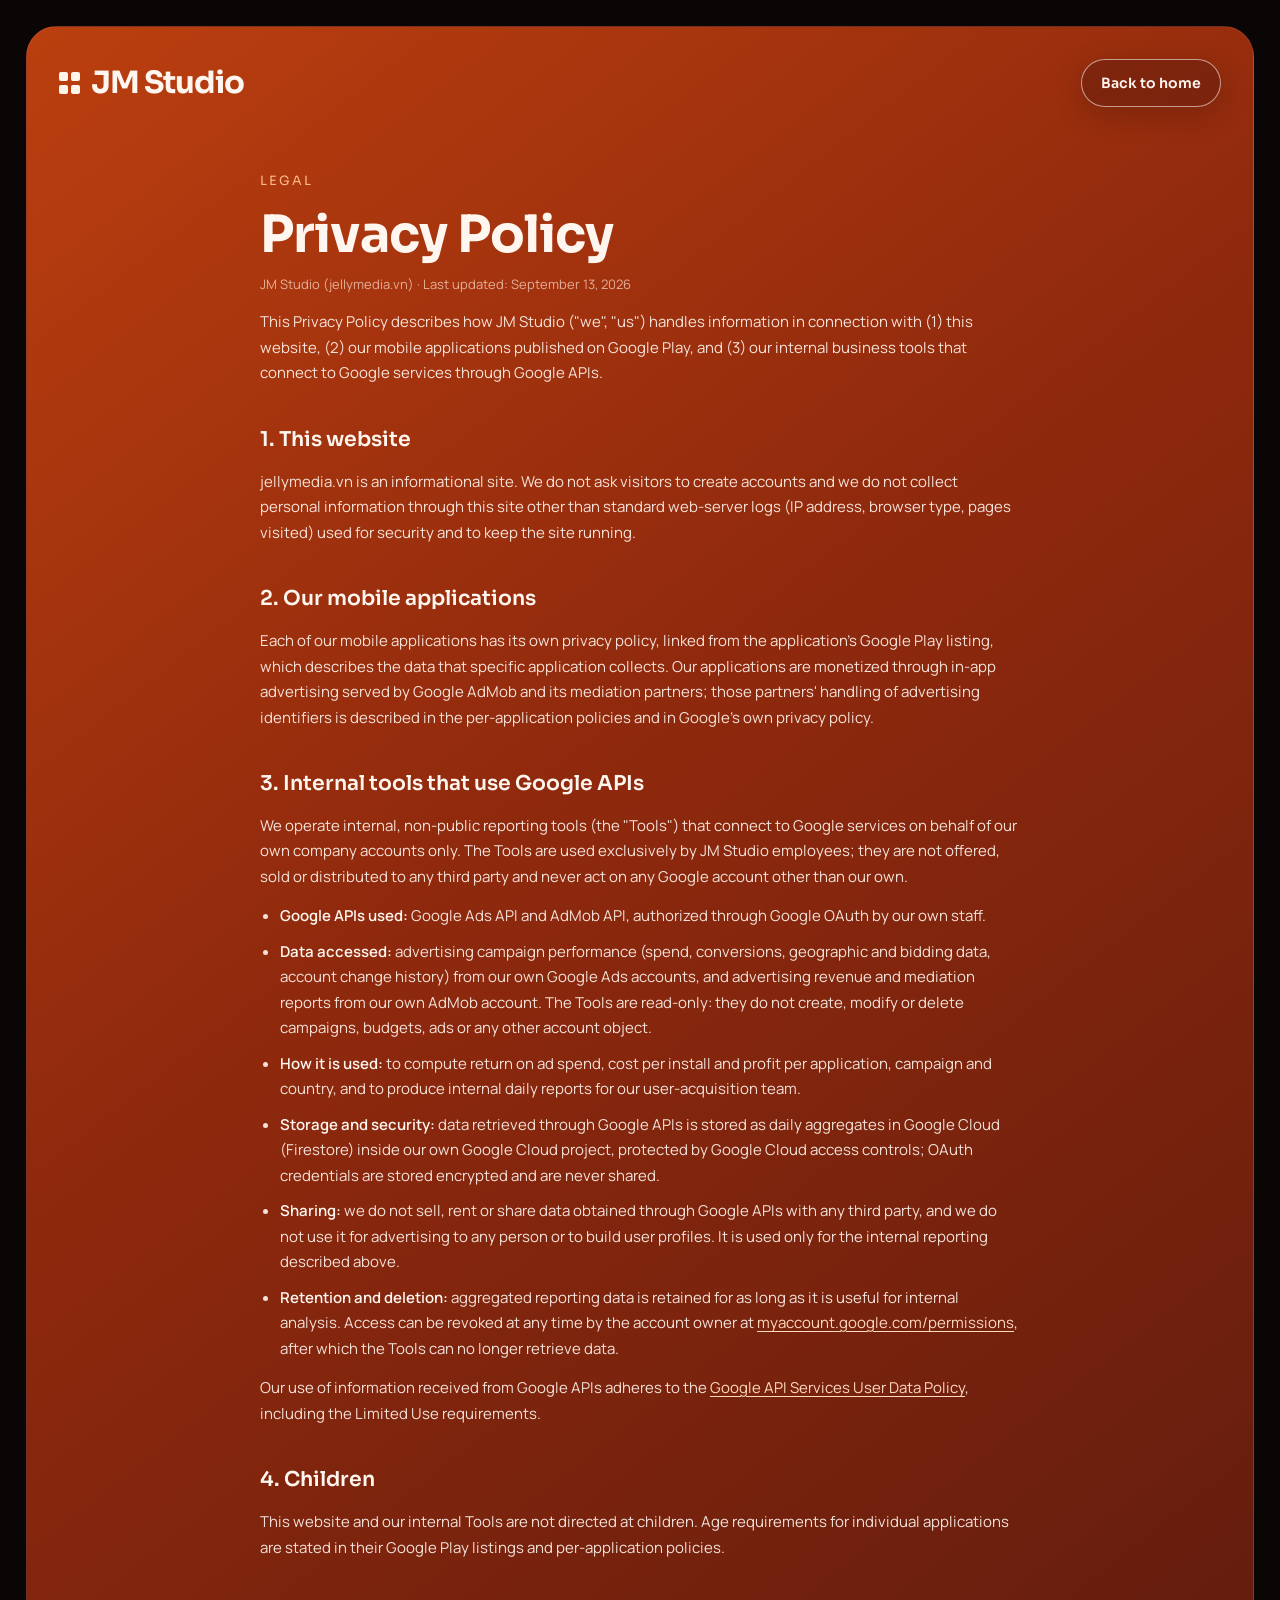
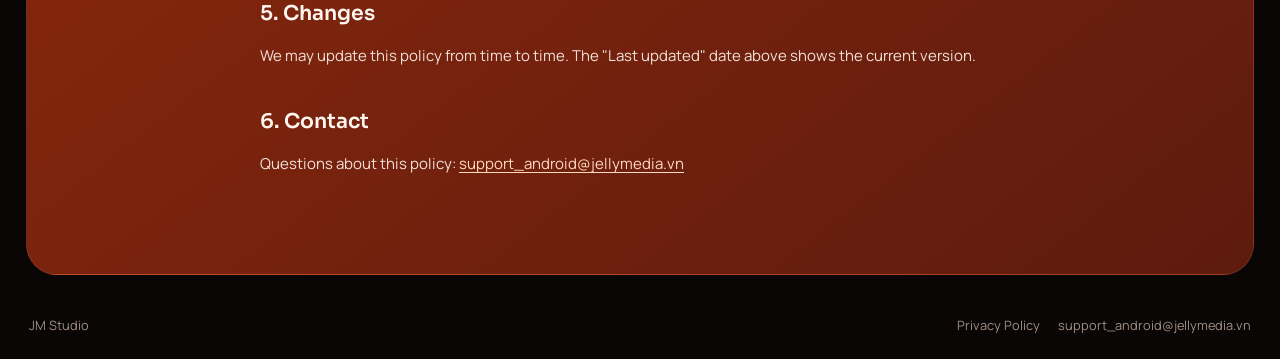
==== privacy.html @ 7c85feec "Rename privacy/index.html to privacy.html" ====
<!DOCTYPE html>
<html lang="en">
<head>
  <meta charset="UTF-8">
  <meta name="viewport" content="width=device-width, initial-scale=1.0">
  <title>Privacy Policy — JM Studio</title>
  <meta name="description" content="How JM Studio handles information for jellymedia.vn, our Google Play apps, and our internal tools that use Google APIs.">
  <link rel="canonical" href="https://jellymedia.vn/privacy">
  <link rel="preconnect" href="https://fonts.googleapis.com">
  <link rel="preconnect" href="https://fonts.gstatic.com" crossorigin>
  <link href="https://fonts.googleapis.com/css2?family=Manrope:wght@400;500;600&family=Sora:wght@400;600;700&family=Space+Grotesk:wght@400;700&display=swap" rel="stylesheet">
  <link rel="stylesheet" href="/styles.css">
  <style>
    .legal {
      border-radius: clamp(20px, 2.4vw, 34px);
      border: 1px solid rgba(255, 255, 255, 0.08);
      background: linear-gradient(142deg, rgb(187, 63, 15) 0%, rgb(143, 41, 13) 42%, rgb(93, 27, 14) 100%);
      padding: clamp(20px, 2.5vw, 36px);
    }

    .legal__body {
      max-width: 760px;
      margin: 0 auto;
      padding: clamp(32px, 5vw, 72px) 0 clamp(24px, 4vw, 56px);
      line-height: 1.7;
      font-size: clamp(15px, 1.1vw, 17px);
      color: rgba(255, 246, 239, 0.9);
    }

    .legal__body h1 {
      font-family: 'Sora', sans-serif;
      font-weight: 700;
      font-size: clamp(32px, 4vw, 52px);
      letter-spacing: -1px;
      line-height: 1.1;
      color: #fff6ef;
      margin: 12px 0 10px;
    }

    .legal__meta {
      color: rgba(255, 227, 212, 0.7);
      font-size: clamp(13px, 1vw, 15px);
      margin-bottom: 28px;
    }

    .legal__body h2 {
      font-family: 'Sora', sans-serif;
      font-weight: 600;
      font-size: clamp(19px, 1.6vw, 23px);
      color: #fff6ef;
      margin: 36px 0 12px;
    }

    .legal__body p { margin-bottom: 14px; }

    .legal__body ul {
      padding-left: 20px;
      margin-bottom: 14px;
    }

    .legal__body li { margin-bottom: 10px; }

    .legal__body strong { color: #fff6ef; font-weight: 600; }

    .legal__body a {
      color: #ffd9c0;
      text-decoration: underline;
      text-underline-offset: 3px;
      overflow-wrap: anywhere;
    }
  </style>
</head>
<body>
  <div class="page">

    <main class="legal">
      <header class="hero__header" style="padding: 0;">
        <a href="/" class="logo">
          <span class="logo__grid">
            <span></span><span></span><span></span><span></span>
          </span>
          <span class="logo__text">JM Studio</span>
        </a>
        <a href="/" class="btn btn--outline-light">Back to home</a>
      </header>

      <article class="legal__body">
        <p class="section-label">Legal</p>
        <h1>Privacy Policy</h1>
        <p class="legal__meta">JM Studio (jellymedia.vn) · Last updated: September 13, 2026</p>

        <p>This Privacy Policy describes how JM Studio ("we", "us") handles information in connection with (1) this website, (2) our mobile applications published on Google Play, and (3) our internal business tools that connect to Google services through Google APIs.</p>

        <h2>1. This website</h2>
        <p>jellymedia.vn is an informational site. We do not ask visitors to create accounts and we do not collect personal information through this site other than standard web-server logs (IP address, browser type, pages visited) used for security and to keep the site running.</p>

        <h2>2. Our mobile applications</h2>
        <p>Each of our mobile applications has its own privacy policy, linked from the application's Google Play listing, which describes the data that specific application collects. Our applications are monetized through in-app advertising served by Google AdMob and its mediation partners; those partners' handling of advertising identifiers is described in the per-application policies and in Google's own privacy policy.</p>

        <h2>3. Internal tools that use Google APIs</h2>
        <p>We operate internal, non-public reporting tools (the "Tools") that connect to Google services on behalf of our own company accounts only. The Tools are used exclusively by JM Studio employees; they are not offered, sold or distributed to any third party and never act on any Google account other than our own.</p>
        <ul>
          <li><strong>Google APIs used:</strong> Google Ads API and AdMob API, authorized through Google OAuth by our own staff.</li>
          <li><strong>Data accessed:</strong> advertising campaign performance (spend, conversions, geographic and bidding data, account change history) from our own Google Ads accounts, and advertising revenue and mediation reports from our own AdMob account. The Tools are read-only: they do not create, modify or delete campaigns, budgets, ads or any other account object.</li>
          <li><strong>How it is used:</strong> to compute return on ad spend, cost per install and profit per application, campaign and country, and to produce internal daily reports for our user-acquisition team.</li>
          <li><strong>Storage and security:</strong> data retrieved through Google APIs is stored as daily aggregates in Google Cloud (Firestore) inside our own Google Cloud project, protected by Google Cloud access controls; OAuth credentials are stored encrypted and are never shared.</li>
          <li><strong>Sharing:</strong> we do not sell, rent or share data obtained through Google APIs with any third party, and we do not use it for advertising to any person or to build user profiles. It is used only for the internal reporting described above.</li>
          <li><strong>Retention and deletion:</strong> aggregated reporting data is retained for as long as it is useful for internal analysis. Access can be revoked at any time by the account owner at <a href="https://myaccount.google.com/permissions" target="_blank" rel="noopener">myaccount.google.com/permissions</a>, after which the Tools can no longer retrieve data.</li>
        </ul>
        <p>Our use of information received from Google APIs adheres to the <a href="https://developers.google.com/terms/api-services-user-data-policy" target="_blank" rel="noopener">Google API Services User Data Policy</a>, including the Limited Use requirements.</p>

        <h2>4. Children</h2>
        <p>This website and our internal Tools are not directed at children. Age requirements for individual applications are stated in their Google Play listings and per-application policies.</p>

        <h2>5. Changes</h2>
        <p>We may update this policy from time to time. The "Last updated" date above shows the current version.</p>

        <h2>6. Contact</h2>
        <p>Questions about this policy: <a href="mailto:support_android@jellymedia.vn">support_android@jellymedia.vn</a></p>
      </article>
    </main>

    <footer class="footer">
      <span class="footer__brand">JM Studio</span>
      <div class="footer__links">
        <a href="/privacy">Privacy Policy</a>
        <a href="mailto:support_android@jellymedia.vn">support_android@jellymedia.vn</a>
      </div>
    </footer>

  </div>
</body>
</html>
---- styles.css ----
/* ===== RESET & BASE ===== */
*, *::before, *::after {
  margin: 0;
  padding: 0;
  box-sizing: border-box;
}

html {
  scroll-behavior: smooth;
}

body {
  font-family: 'Manrope', sans-serif;
  background: #090605;
  color: #fff6ef;
  -webkit-font-smoothing: antialiased;
  -moz-osx-font-smoothing: grayscale;
}

a {
  text-decoration: none;
  color: inherit;
}

/* ===== PAGE WRAPPER ===== */
.page {
  display: flex;
  flex-direction: column;
  gap: clamp(20px, 2.5vw, 35px);
  padding: clamp(12px, 2vw, 28px);
  width: 100%;
}

/* ===== SECTION LABEL ===== */
.section-label {
  font-family: 'Sora', sans-serif;
  font-size: clamp(11px, 1vw, 14px);
  font-weight: 400;
  letter-spacing: 1.96px;
  text-transform: uppercase;
  color: #ffba8d;
}

/* ===== BUTTONS ===== */
.btn {
  display: inline-flex;
  align-items: center;
  justify-content: center;
  font-family: 'Sora', sans-serif;
  font-weight: 600;
  font-size: clamp(13px, 1.1vw, 16px);
  border-radius: 999px;
  transition: opacity 0.2s, transform 0.2s;
  cursor: pointer;
  white-space: nowrap;
}

.btn:hover {
  opacity: 0.85;
  transform: translateY(-1px);
}

.btn--primary {
  background: #fff2e7;
  color: #5e1f10;
  padding: clamp(12px, 1.1vw, 16px) clamp(18px, 1.7vw, 24px);
  height: clamp(46px, 4vw, 58px);
}

.btn--outline {
  background: rgba(95, 25, 12, 0.26);
  border: 1px solid rgba(255, 255, 255, 0.38);
  color: #fff6ef;
  padding: clamp(12px, 1.1vw, 16px) clamp(18px, 1.7vw, 25px);
  height: clamp(46px, 4vw, 58px);
}

.btn--outline-light {
  background: rgba(88, 24, 12, 0.42);
  border: 1px solid rgba(255, 255, 255, 0.55);
  color: #fff6ef;
  padding: 0 clamp(16px, 1.5vw, 21px);
  height: clamp(42px, 3.8vw, 54px);
  box-shadow: 0 8px 30px rgba(0, 0, 0, 0.18);
}

/* ===== HERO SECTION ===== */
.hero {
  position: relative;
  width: 100%;
  min-height: min(78vw, 1080px);
  border-radius: clamp(20px, 2.4vw, 34px);
  border: 1px solid rgba(255, 255, 255, 0.08);
  background: linear-gradient(142deg, rgb(187, 63, 15) 0%, rgb(143, 41, 13) 42%, rgb(93, 27, 14) 100%);
  box-shadow: 0 40px 120px rgba(0, 0, 0, 0.35);
  overflow: hidden;
  display: flex;
  flex-direction: column;
}

.hero__glow {
  position: absolute;
  border-radius: 999px;
  pointer-events: none;
}

.hero__glow--right {
  width: 30%;
  aspect-ratio: 1;
  right: -2%;
  top: 11%;
  background: radial-gradient(circle at center, rgba(255, 163, 76, 0.36) 0%, rgba(255, 163, 76, 0.08) 42%, rgba(255, 163, 76, 0) 72%);
}

.hero__glow--bottom {
  width: 38%;
  aspect-ratio: 1;
  left: -12%;
  bottom: -7%;
  background: radial-gradient(circle at center, rgba(255, 119, 40, 0.28) 0%, rgba(255, 119, 40, 0.1) 44%, rgba(255, 119, 40, 0) 75%);
}

/* Hero header */
.hero__header {
  display: flex;
  align-items: center;
  justify-content: space-between;
  padding: 3.5% 2.5% 0;
  position: relative;
  z-index: 2;
}

.logo {
  display: flex;
  align-items: center;
  gap: clamp(8px, 0.85vw, 12px);
}

.logo__grid {
  display: grid;
  grid-template-columns: repeat(2, 1fr);
  gap: clamp(2px, 0.3vw, 4px);
  width: clamp(18px, 1.7vw, 24px);
  height: clamp(18px, 1.7vw, 24px);
}

.logo__grid span {
  background: #fff4ea;
  border-radius: 2px;
}

.logo__text {
  font-family: 'Sora', sans-serif;
  font-weight: 700;
  font-size: clamp(22px, 2.4vw, 34px);
  color: #fff6ef;
  letter-spacing: -1.02px;
  line-height: 1;
}

.hero__nav {
  display: flex;
  gap: clamp(16px, 2.3vw, 32px);
  align-items: center;
  background: rgba(87, 28, 14, 0.18);
  border: 1px solid rgba(255, 255, 255, 0.1);
  border-radius: 999px;
  padding: clamp(8px, 0.85vw, 12px) clamp(16px, 1.8vw, 25px);
}

.hero__nav a {
  font-size: clamp(13px, 1.1vw, 16px);
  color: #ffe8da;
  transition: color 0.2s;
}

.hero__nav a:hover {
  color: #fff;
}

/* Hero body text */
.hero__body {
  display: flex;
  justify-content: space-between;
  padding: 8.9% 2.5% 0;
  position: relative;
  z-index: 2;
}

.hero__left {
  width: 18%;
}

.hero__tagline {
  font-size: clamp(14px, 1.3vw, 18px);
  line-height: 1.35;
  color: rgba(255, 236, 224, 0.86);
}

.hero__right-text {
  width: 18%;
  text-align: right;
}

.hero__right-text p {
  font-size: clamp(14px, 1.3vw, 18px);
  line-height: 1.35;
  color: rgba(255, 236, 224, 0.86);
}

/* Hero center / orbit */
.hero__center {
  position: absolute;
  top: 16.5%;
  left: 50%;
  transform: translateX(-50%);
  z-index: 1;
}

.hero__orbit-svg {
  width: clamp(280px, 35vw, 550px);
  height: auto;
  display: block;
}

/* Hero heading — positioned from hero section */
.hero__heading {
  position: absolute;
  bottom: 10%;
  left: 2.5%;
  z-index: 2;
  max-width: 35%;
}

.hero__heading-line {
  display: block;
  font-family: 'Space Grotesk', sans-serif;
  font-weight: 400;
  font-size: clamp(40px, 5.2vw, 96px);
  line-height: 0.94;
  letter-spacing: -0.07em;
  color: #ffb07e;
}

.hero__heading-line--bold {
  font-weight: 700;
  font-size: clamp(44px, 5.6vw, 104px);
  line-height: 0.94;
  color: #fff7f1;
}

/* Hero impact sidebar */
.hero__impact {
  position: absolute;
  right: 2.5%;
  top: 48%;
  width: 22%;
  min-width: 220px;
  display: flex;
  flex-direction: column;
  gap: clamp(8px, 0.85vw, 12px);
  z-index: 3;
}

.hero__impact-label {
  font-size: clamp(12px, 1.07vw, 15px);
  color: #f7ceb1;
  margin-bottom: clamp(4px, 0.7vw, 10px);
}

.hero__impact-card {
  background: rgba(26, 7, 5, 0.52);
  border-left: 1px solid rgba(255, 255, 255, 0.1);
  border-top: 1px solid rgba(255, 255, 255, 0.1);
  padding: clamp(12px, 1.4vw, 19px);
  display: flex;
  flex-direction: column;
  gap: clamp(6px, 0.7vw, 10px);
}

.hero__impact-tag {
  font-family: 'Sora', sans-serif;
  font-weight: 700;
  font-size: clamp(11px, 1.07vw, 15px);
  letter-spacing: 1.2px;
  text-transform: uppercase;
  color: #ffd2b1;
}

.hero__impact-text {
  font-size: clamp(16px, 1.6vw, 28px);
  line-height: 1.06;
  color: #fff6ef;
}

/* Hero bottom stats */
.hero__stats {
  margin-top: auto;
  display: flex;
  justify-content: space-between;
  padding: clamp(12px, 1.4vw, 19px) 2.5% clamp(24px, 2.9vw, 40px);
  border-top: 1px solid rgba(255, 255, 255, 0.08);
  position: relative;
  z-index: 2;
}

.hero__stat {
  display: flex;
  flex-direction: column;
  gap: clamp(3px, 0.43vw, 6px);
}

.hero__stat-title {
  font-size: clamp(11px, 1vw, 14px);
  color: #fff6ef;
}

.hero__stat-sub {
  font-size: clamp(11px, 1vw, 14px);
  color: #ffd7bd;
}

/* ===== WHAT WE BUILD ===== */
.products {
  background: linear-gradient(180deg, rgba(57, 18, 10, 0.95) 0%, rgba(23, 10, 8, 0.98) 100%);
  border: 1px solid rgba(255, 255, 255, 0.08);
  border-radius: clamp(20px, 2.1vw, 30px);
  padding: clamp(24px, 2.8vw, 39px) clamp(20px, 2.5vw, 35px);
  overflow: hidden;
  display: flex;
  flex-direction: column;
  gap: clamp(18px, 2vw, 28px);
}

.products__header {
  display: flex;
  justify-content: space-between;
  align-items: flex-end;
  gap: clamp(20px, 3vw, 40px);
}

.products__header-left {
  flex: 1;
  max-width: 720px;
  display: flex;
  flex-direction: column;
  gap: clamp(10px, 1vw, 14px);
}

.products__heading {
  font-family: 'Space Grotesk', sans-serif;
  font-weight: 400;
  font-size: clamp(32px, 4.6vw, 64px);
  line-height: 0.93;
  letter-spacing: -0.058em;
  color: #fff6ef;
}

.products__header-right {
  max-width: 320px;
  flex-shrink: 0;
}

.products__header-right p {
  font-size: clamp(14px, 1.3vw, 18px);
  line-height: 1.42;
  color: rgba(255, 228, 212, 0.86);
}

.products__grid {
  display: grid;
  grid-template-columns: repeat(3, 1fr);
  gap: clamp(12px, 1.3vw, 18px);
}

/* Product cards */
.product-card {
  border: 1px solid rgba(255, 255, 255, 0.08);
  border-radius: clamp(16px, 1.7vw, 24px);
  padding: clamp(18px, 1.8vw, 25px);
  display: flex;
  flex-direction: column;
  justify-content: space-between;
  min-height: clamp(260px, 24.5vw, 340px);
}

.product-card--1 {
  background: linear-gradient(180deg, rgba(192, 76, 22, 0.26) 0%, rgba(74, 21, 11, 0.72) 100%);
}

.product-card--2 {
  background: linear-gradient(180deg, rgba(136, 49, 16, 0.22) 0%, rgba(53, 17, 10, 0.76) 100%);
}

.product-card--3 {
  background: linear-gradient(180deg, rgba(255, 154, 83, 0.12) 0%, rgba(42, 15, 10, 0.84) 100%);
}

.product-card__body {
  display: flex;
  flex-direction: column;
}

.product-card__icon {
  width: clamp(40px, 3.7vw, 52px);
  aspect-ratio: 1;
  border-radius: clamp(10px, 1.1vw, 16px);
  margin-bottom: clamp(10px, 1vw, 14px);
}

.product-card__icon--1 {
  background: linear-gradient(135deg, rgb(255, 212, 181) 0%, rgb(255, 140, 82) 100%);
}

.product-card__icon--2 {
  background: linear-gradient(135deg, rgb(255, 226, 200) 0%, rgb(255, 178, 111) 100%);
}

.product-card__icon--3 {
  background: linear-gradient(135deg, rgb(255, 241, 227) 0%, rgb(255, 152, 100) 100%);
}

.product-card__title {
  font-family: 'Sora', sans-serif;
  font-weight: 700;
  font-size: clamp(20px, 2vw, 28px);
  color: #fff6ef;
  margin-bottom: clamp(10px, 1vw, 14px);
}

.product-card__desc {
  font-size: clamp(14px, 1.2vw, 17px);
  line-height: 1.45;
  color: rgba(255, 228, 212, 0.82);
}

.product-card__tags {
  font-size: clamp(12px, 1vw, 14px);
  color: #ffcfb0;
  margin-top: auto;
  padding-top: 16px;
}

/* ===== IMPACT + OPERATING MODEL ROW ===== */
.impact-row {
  display: flex;
  gap: clamp(12px, 1.3vw, 18px);
  align-items: stretch;
}

/* Impact panel */
.impact-panel {
  background: linear-gradient(180deg, rgba(18, 11, 10, 0.98) 0%, rgba(36, 13, 8, 0.98) 100%);
  border: 1px solid rgba(255, 255, 255, 0.08);
  border-radius: clamp(20px, 2.1vw, 30px);
  padding: clamp(24px, 2.5vw, 35px);
  flex: 3;
  display: flex;
  flex-direction: column;
  gap: clamp(18px, 2vw, 28px);
  overflow: hidden;
}

.impact-panel__header {
  display: flex;
  flex-direction: column;
  gap: clamp(8px, 0.93vw, 13px);
}

.impact-panel__heading {
  font-family: 'Space Grotesk', sans-serif;
  font-weight: 400;
  font-size: clamp(32px, 4.6vw, 64px);
  line-height: 0.87;
  letter-spacing: -0.054em;
  color: #fff6ef;
}

.impact-panel__grid {
  display: grid;
  grid-template-columns: repeat(2, 1fr);
  gap: clamp(10px, 1.1vw, 16px);
}

.stat-card {
  background: rgba(255, 255, 255, 0.03);
  border: 1px solid rgba(255, 255, 255, 0.07);
  border-radius: clamp(14px, 1.6vw, 22px);
  padding: clamp(16px, 1.7vw, 23px);
  display: flex;
  flex-direction: column;
  gap: clamp(8px, 0.85vw, 12px);
}

.stat-card__number {
  font-family: 'Space Grotesk', sans-serif;
  font-weight: 700;
  font-size: clamp(32px, 3.9vw, 54px);
  line-height: 0.92;
  color: #ffb07e;
}

.stat-card__text {
  font-size: clamp(14px, 1.3vw, 18px);
  line-height: 1.38;
  color: #fff6ef;
}

/* Operating model panel */
.model-panel {
  background: linear-gradient(180deg, rgba(156, 56, 18, 0.4) 0%, rgba(46, 17, 11, 0.94) 100%);
  border: 1px solid rgba(255, 255, 255, 0.08);
  border-radius: clamp(20px, 2.1vw, 30px);
  padding: clamp(24px, 2.5vw, 35px);
  flex: 2;
  display: flex;
  flex-direction: column;
  justify-content: space-between;
  overflow: hidden;
  position: relative;
  gap: clamp(20px, 2vw, 30px);
}

.model-panel__glow {
  position: absolute;
  top: -1px;
  right: -60px;
  width: 280px;
  aspect-ratio: 1;
  border-radius: 999px;
  background: radial-gradient(circle at center, rgba(255, 183, 123, 0.28) 0%, rgba(255, 183, 123, 0.08) 42%, rgba(255, 183, 123, 0) 74%);
  pointer-events: none;
}

.model-panel__content {
  display: flex;
  flex-direction: column;
  gap: clamp(10px, 1vw, 14px);
  position: relative;
  z-index: 1;
}

.model-panel__content .section-label {
  color: #ffcfb0;
}

.model-panel__heading {
  font-family: 'Space Grotesk', sans-serif;
  font-weight: 400;
  font-size: clamp(26px, 3vw, 42px);
  line-height: 0.96;
  letter-spacing: -0.06em;
  color: #fff6ef;
}

.model-panel__desc {
  font-size: clamp(14px, 1.3vw, 18px);
  line-height: 1.48;
  color: rgba(255, 234, 221, 0.88);
}

.model-panel__steps {
  display: flex;
  flex-direction: column;
  gap: clamp(10px, 1vw, 14px);
  position: relative;
  z-index: 1;
}

.step-row {
  background: rgba(255, 255, 255, 0.04);
  border: 1px solid rgba(255, 255, 255, 0.08);
  border-radius: clamp(14px, 1.4vw, 20px);
  height: clamp(50px, 4.7vw, 66px);
  display: flex;
  align-items: center;
  justify-content: space-between;
  padding: 0 clamp(14px, 1.4vw, 19px);
}

.step-row__label {
  font-size: clamp(13px, 1.1vw, 16px);
  color: #fff6ef;
}

.step-row__num {
  font-family: 'Space Grotesk', sans-serif;
  font-size: clamp(16px, 1.6vw, 22px);
  color: #ffb07e;
}

/* ===== CONTACT + INSIDE ROW ===== */
.contact-row {
  display: grid;
  grid-template-columns: 2.8fr 1fr;
  gap: clamp(12px, 1.3vw, 18px);
}

/* Contact panel */
.contact-panel {
  background: linear-gradient(158deg, rgb(183, 70, 21) 0%, rgb(123, 36, 15) 48%, rgb(49, 17, 12) 100%);
  border: 1px solid rgba(255, 255, 255, 0.08);
  border-radius: clamp(20px, 2.1vw, 30px);
  padding: clamp(24px, 2.5vw, 34px);
  overflow: hidden;
  position: relative;
  display: flex;
  align-items: flex-start;
}

.contact-panel__glow {
  position: absolute;
  right: -50px;
  bottom: -50px;
  width: 300px;
  aspect-ratio: 1;
  border-radius: 999px;
  background: radial-gradient(circle at center, rgba(255, 184, 128, 0.28) 0%, rgba(255, 184, 128, 0.1) 44%, rgba(255, 184, 128, 0) 72%);
  pointer-events: none;
}

.contact-panel__content {
  display: flex;
  flex-direction: column;
  gap: clamp(10px, 1vw, 14px);
  position: relative;
  z-index: 1;
}

.contact-panel__content .section-label {
  color: #ffd4b5;
}

.contact-panel__heading {
  font-family: 'Space Grotesk', sans-serif;
  font-weight: 400;
  font-size: clamp(32px, 4.6vw, 64px);
  line-height: 1.08;
  letter-spacing: -0.068em;
  color: #fff6ef;
}

.contact-panel__desc {
  font-size: clamp(15px, 1.4vw, 20px);
  line-height: 1.45;
  color: rgba(255, 237, 226, 0.9);
}

.contact-panel__btns {
  display: flex;
  gap: clamp(10px, 1.1vw, 16px);
  margin-top: clamp(14px, 1.6vw, 22px);
}

/* Inside panel */
.inside-panel {
  background: linear-gradient(180deg, rgba(18, 11, 10, 0.98) 0%, rgba(36, 13, 8, 0.98) 100%);
  border: 1px solid rgba(255, 255, 255, 0.08);
  border-radius: clamp(20px, 2.1vw, 30px);
  padding: clamp(24px, 2.5vw, 35px);
  display: flex;
  flex-direction: column;
  justify-content: space-between;
  overflow: hidden;
}

.inside-panel__top {
  display: flex;
  flex-direction: column;
  gap: clamp(8px, 0.85vw, 12px);
}

.inside-panel__heading {
  font-family: 'Manrope', sans-serif;
  font-weight: 500;
  font-size: clamp(16px, 1.6vw, 22px);
  line-height: 1.3;
  color: #fff6ef;
}

.inside-panel__stats {
  display: flex;
  flex-direction: column;
}

.inside-stat {
  border-top: 1px solid rgba(255, 255, 255, 0.08);
  padding-top: clamp(12px, 1.2vw, 17px);
  display: flex;
  flex-direction: column;
  gap: clamp(4px, 0.43vw, 6px);
  padding-bottom: clamp(16px, 1.6vw, 24px);
}

.inside-stat:last-child {
  padding-bottom: 0;
}

.inside-stat__number {
  font-family: 'Space Grotesk', sans-serif;
  font-weight: 700;
  font-size: clamp(24px, 2.4vw, 34px);
  color: #ffb07e;
}

.inside-stat__text {
  font-size: clamp(13px, 1.1vw, 16px);
  line-height: 1.25;
  color: #ffe5d3;
}

/* ===== FOOTER ===== */
.footer {
  display: flex;
  justify-content: space-between;
  align-items: flex-start;
  padding: clamp(6px, 0.7vw, 10px) clamp(2px, 0.3vw, 4px) 0;
}

.footer__brand {
  font-size: clamp(12px, 1vw, 14px);
  color: rgba(255, 227, 212, 0.62);
}

.footer__links {
  display: flex;
  gap: clamp(12px, 1.4vw, 20px);
}

.footer__links a {
  font-size: clamp(12px, 1vw, 14px);
  color: rgba(255, 227, 212, 0.62);
  transition: color 0.2s;
}

.footer__links a:hover {
  color: #fff6ef;
}

/* ===== RESPONSIVE ===== */
@media (max-width: 1100px) {
  .hero {
    min-height: auto;
    padding-bottom: 40px;
  }

  .hero__center {
    position: relative;
    top: auto;
    left: auto;
    transform: none;
    display: flex;
    justify-content: center;
    margin: 40px 0;
  }

  .hero__heading {
    position: relative;
    bottom: auto;
    left: auto;
    max-width: 100%;
    padding: 0 2.5%;
  }

  .hero__heading-line {
    font-size: clamp(40px, 8vw, 80px);
  }

  .hero__heading-line--bold {
    font-size: clamp(44px, 8.5vw, 86px);
  }

  .hero__impact {
    position: relative;
    right: auto;
    top: auto;
    width: 100%;
    min-width: auto;
    flex-direction: row;
    padding: 0 2.5%;
    margin-top: 24px;
    gap: 12px;
  }

  .hero__impact-card {
    flex: 1;
  }

  .hero__impact-text {
    font-size: clamp(16px, 2.2vw, 24px);
  }

  .impact-row {
    flex-direction: column;
  }

  .contact-row {
    grid-template-columns: 1fr;
  }
}

@media (max-width: 768px) {
  .hero__header {
    flex-direction: column;
    gap: 16px;
    align-items: flex-start;
  }

  .hero__body {
    flex-direction: column;
    gap: 20px;
  }

  .hero__left,
  .hero__right-text {
    width: 100%;
    text-align: left;
  }

  .hero__orbit-svg {
    width: 260px;
  }

  .hero__impact {
    flex-direction: column;
  }

  .hero__stats {
    flex-wrap: wrap;
    gap: 16px;
  }

  .hero__stat {
    min-width: 40%;
  }

  .products__header {
    flex-direction: column;
  }

  .products__header-right {
    max-width: 100%;
  }

  .products__grid {
    grid-template-columns: 1fr;
  }

  .impact-panel__grid {
    grid-template-columns: 1fr;
  }

  .contact-panel__btns {
    flex-direction: column;
  }

  .footer {
    flex-direction: column;
    gap: 10px;
  }
}
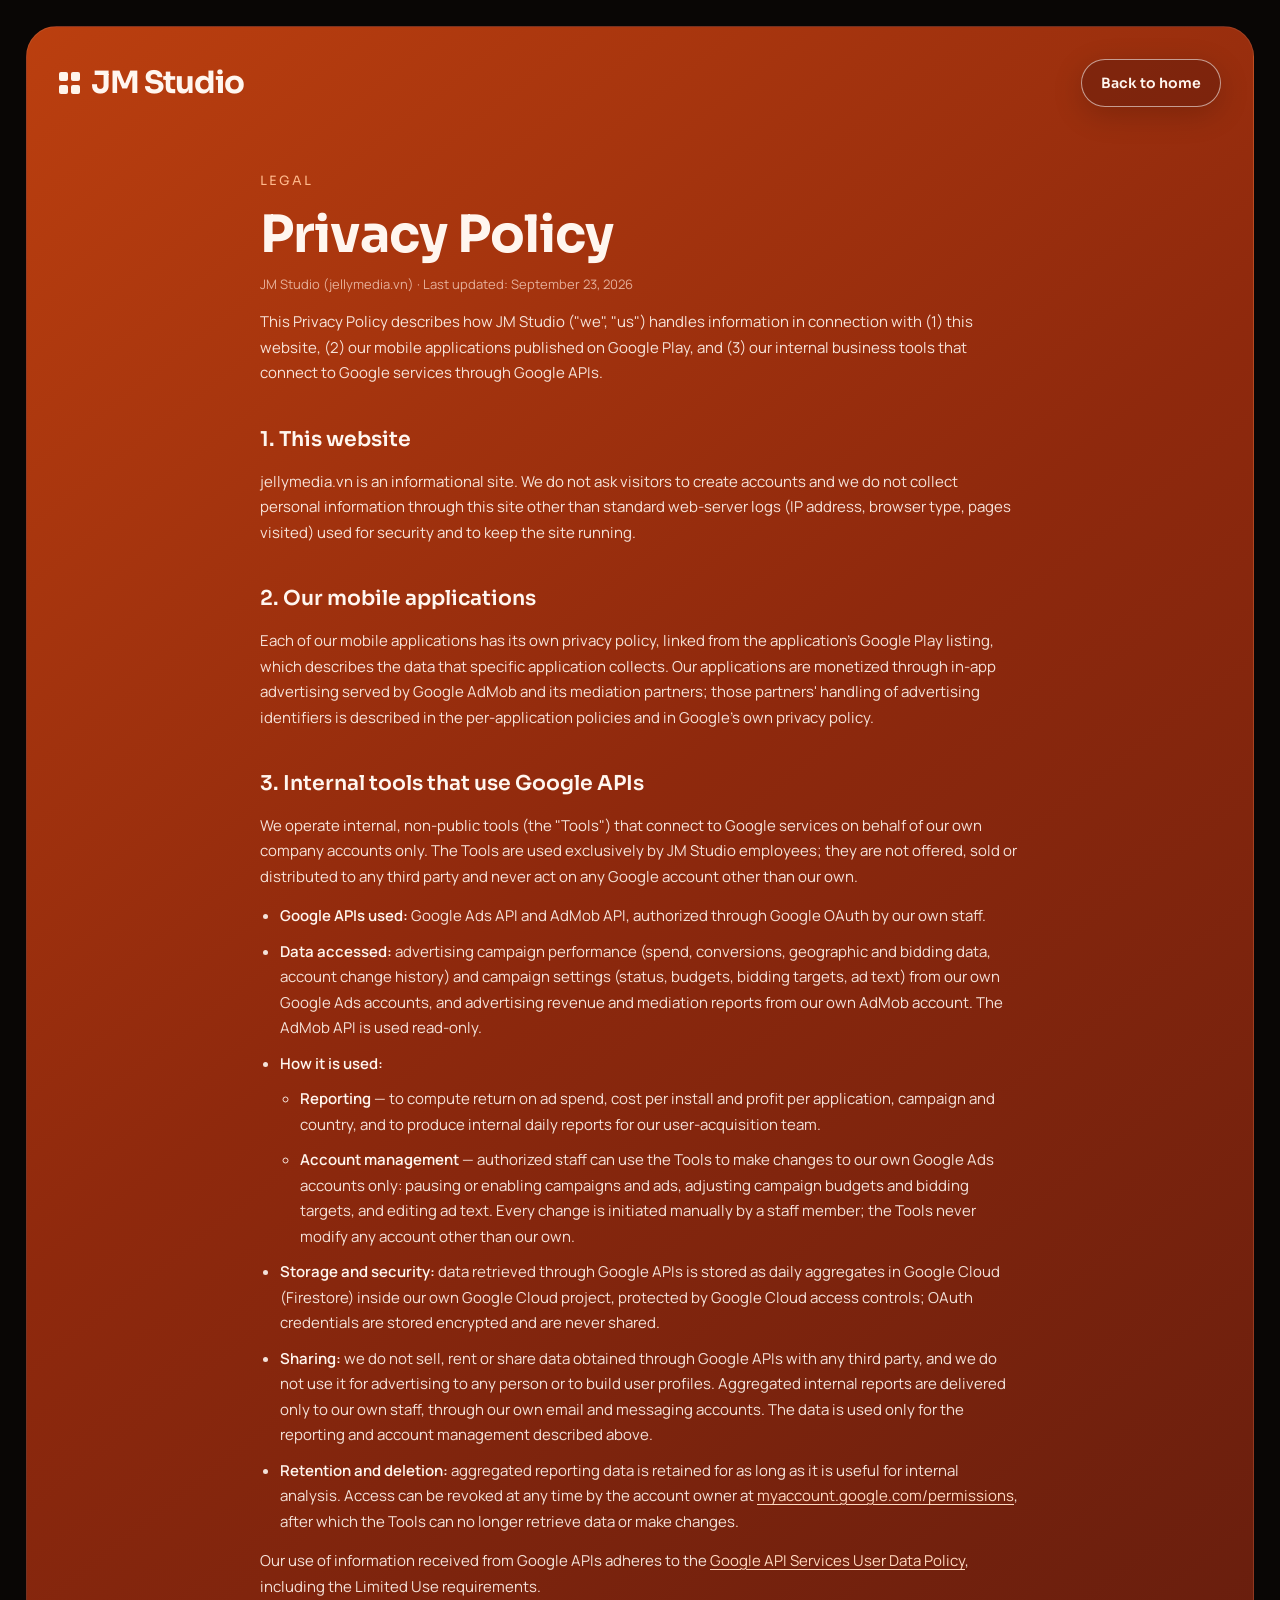
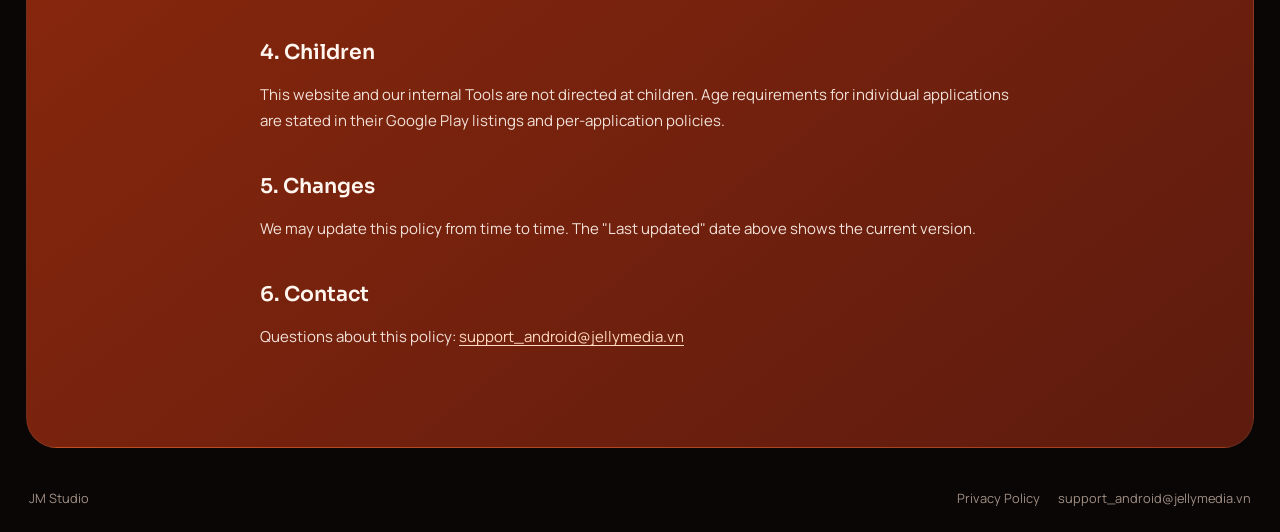
==== commit e0787c18: "Revise privacy policy and internal tools description Updated privacy policy last updated date and cl" ====
--- a/privacy.html
+++ b/privacy.html
@@ -60,6 +60,8 @@
 
     .legal__body li { margin-bottom: 10px; }
 
+    .legal__body ul ul { margin: 10px 0 0; list-style: circle; }
+
     .legal__body strong { color: #fff6ef; font-weight: 600; }
 
     .legal__body a {
@@ -87,7 +89,7 @@
       <article class="legal__body">
         <p class="section-label">Legal</p>
         <h1>Privacy Policy</h1>
-        <p class="legal__meta">JM Studio (jellymedia.vn) · Last updated: September 13, 2026</p>
+        <p class="legal__meta">JM Studio (jellymedia.vn) · Last updated: September 23, 2026</p>
 
         <p>This Privacy Policy describes how JM Studio ("we", "us") handles information in connection with (1) this website, (2) our mobile applications published on Google Play, and (3) our internal business tools that connect to Google services through Google APIs.</p>
 
@@ -98,14 +100,19 @@
         <p>Each of our mobile applications has its own privacy policy, linked from the application's Google Play listing, which describes the data that specific application collects. Our applications are monetized through in-app advertising served by Google AdMob and its mediation partners; those partners' handling of advertising identifiers is described in the per-application policies and in Google's own privacy policy.</p>
 
         <h2>3. Internal tools that use Google APIs</h2>
-        <p>We operate internal, non-public reporting tools (the "Tools") that connect to Google services on behalf of our own company accounts only. The Tools are used exclusively by JM Studio employees; they are not offered, sold or distributed to any third party and never act on any Google account other than our own.</p>
+        <p>We operate internal, non-public tools (the "Tools") that connect to Google services on behalf of our own company accounts only. The Tools are used exclusively by JM Studio employees; they are not offered, sold or distributed to any third party and never act on any Google account other than our own.</p>
         <ul>
           <li><strong>Google APIs used:</strong> Google Ads API and AdMob API, authorized through Google OAuth by our own staff.</li>
-          <li><strong>Data accessed:</strong> advertising campaign performance (spend, conversions, geographic and bidding data, account change history) from our own Google Ads accounts, and advertising revenue and mediation reports from our own AdMob account. The Tools are read-only: they do not create, modify or delete campaigns, budgets, ads or any other account object.</li>
-          <li><strong>How it is used:</strong> to compute return on ad spend, cost per install and profit per application, campaign and country, and to produce internal daily reports for our user-acquisition team.</li>
+          <li><strong>Data accessed:</strong> advertising campaign performance (spend, conversions, geographic and bidding data, account change history) and campaign settings (status, budgets, bidding targets, ad text) from our own Google Ads accounts, and advertising revenue and mediation reports from our own AdMob account. The AdMob API is used read-only.</li>
+          <li><strong>How it is used:</strong>
+            <ul>
+              <li><strong>Reporting</strong> — to compute return on ad spend, cost per install and profit per application, campaign and country, and to produce internal daily reports for our user-acquisition team.</li>
+              <li><strong>Account management</strong> — authorized staff can use the Tools to make changes to our own Google Ads accounts only: pausing or enabling campaigns and ads, adjusting campaign budgets and bidding targets, and editing ad text. Every change is initiated manually by a staff member; the Tools never modify any account other than our own.</li>
+            </ul>
+          </li>
           <li><strong>Storage and security:</strong> data retrieved through Google APIs is stored as daily aggregates in Google Cloud (Firestore) inside our own Google Cloud project, protected by Google Cloud access controls; OAuth credentials are stored encrypted and are never shared.</li>
-          <li><strong>Sharing:</strong> we do not sell, rent or share data obtained through Google APIs with any third party, and we do not use it for advertising to any person or to build user profiles. It is used only for the internal reporting described above.</li>
-          <li><strong>Retention and deletion:</strong> aggregated reporting data is retained for as long as it is useful for internal analysis. Access can be revoked at any time by the account owner at <a href="https://myaccount.google.com/permissions" target="_blank" rel="noopener">myaccount.google.com/permissions</a>, after which the Tools can no longer retrieve data.</li>
+          <li><strong>Sharing:</strong> we do not sell, rent or share data obtained through Google APIs with any third party, and we do not use it for advertising to any person or to build user profiles. Aggregated internal reports are delivered only to our own staff, through our own email and messaging accounts. The data is used only for the reporting and account management described above.</li>
+          <li><strong>Retention and deletion:</strong> aggregated reporting data is retained for as long as it is useful for internal analysis. Access can be revoked at any time by the account owner at <a href="https://myaccount.google.com/permissions" target="_blank" rel="noopener">myaccount.google.com/permissions</a>, after which the Tools can no longer retrieve data or make changes.</li>
         </ul>
         <p>Our use of information received from Google APIs adheres to the <a href="https://developers.google.com/terms/api-services-user-data-policy" target="_blank" rel="noopener">Google API Services User Data Policy</a>, including the Limited Use requirements.</p>
 
